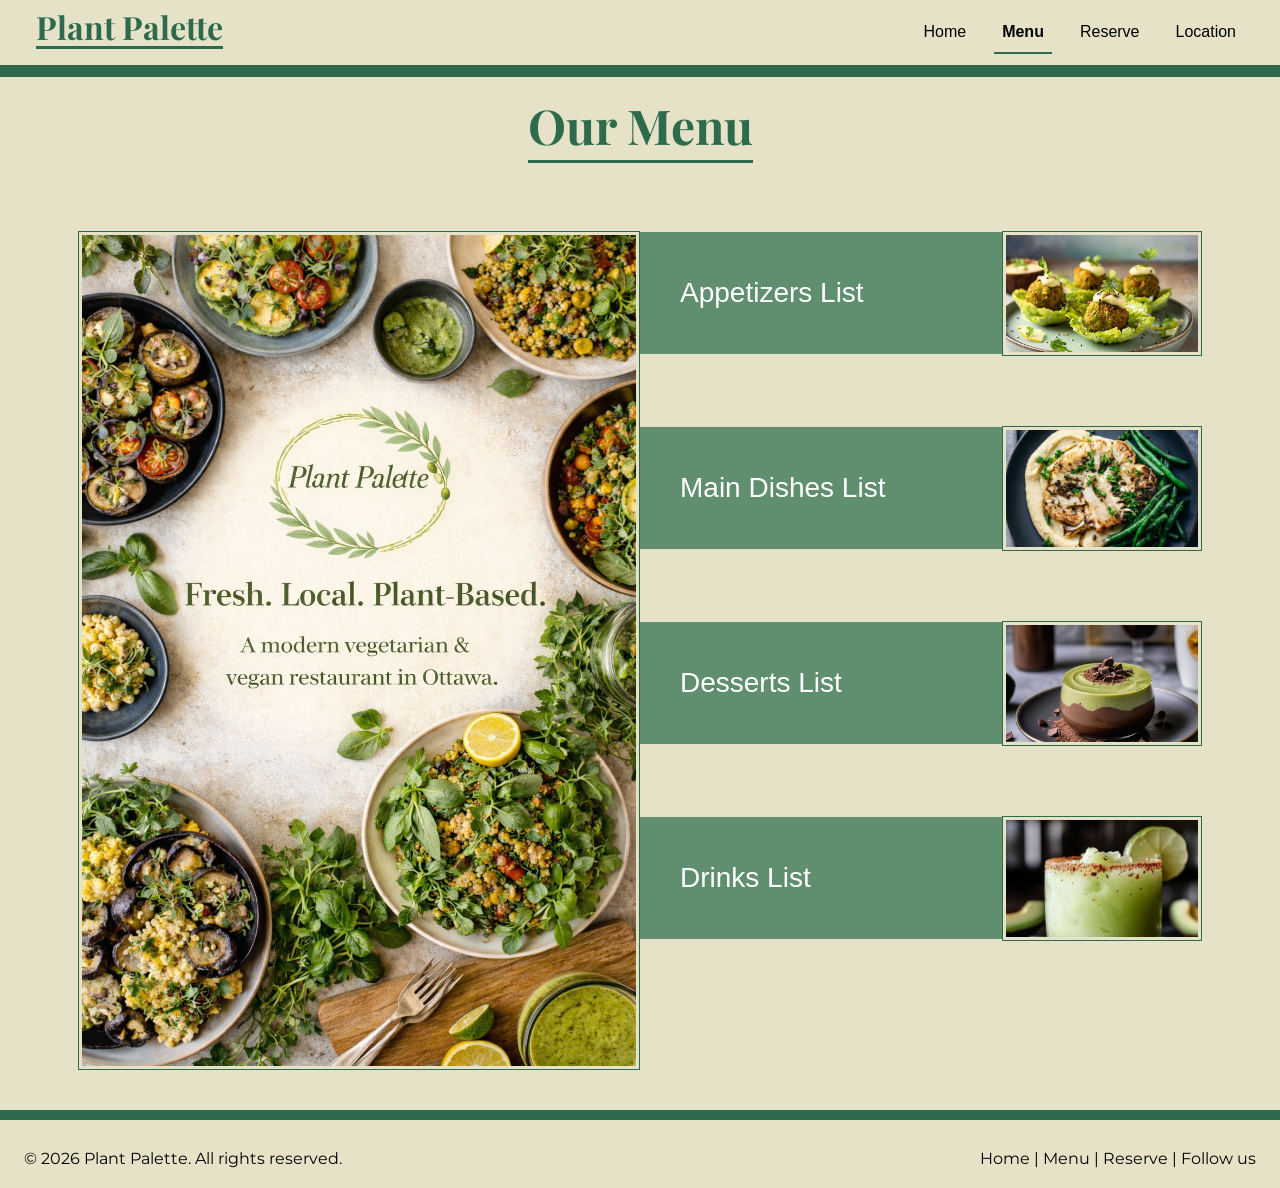
==== menu.html @ ea7833cc "add html and menu and resrve ans css" ====
<!DOCTYPE html>
<html lang="en">
<head>
<meta charset="UTF-8">
<meta name="viewport" content="width=device-width, initial-scale=1.0">
<title>Menu - Plant Palette</title>

<link href="https://cdn.jsdelivr.net/npm/bootstrap@5.3.2/dist/css/bootstrap.min.css" rel="stylesheet">
<link rel="stylesheet" href="css/main.css">
<link href="https://fonts.googleapis.com/css2?family=Playfair+Display:wght@400;600;700&family=Montserrat:wght@300;400;500;600&display=swap" rel="stylesheet">
</head>

<body>

<!-- NAVBAR -->
<nav class="navbar navbar-expand-lg custom-nav px-4">
<div class="container-fluid">

<h2 class="brand">Plant Palette</h2>

<ul class="navbar-nav ms-auto">
<li class="nav-item"><a class="nav-link" href="index.html">Home</a></li>
<li class="nav-item"><a class="nav-link active" href="#">Menu</a></li>
<li class="nav-item"><a class="nav-link" href="reserve.html">Reserve</a></li>
<li class="nav-item"><a class="nav-link" href="#">Location</a></li>
</ul>

</div>
</nav>

<div class="nav-divider"></div>
<!-- TITLE -->
<section class="Our-Menu-title text-center">
<h1>Our Menu</h1>
</section>
<!-- MENU SECTION -->
<section class="menu-section container">

<div class="row">

<!-- LEFT BIG IMAGE -->
<div class="col-md-6">
<img src="images/menu.png" class="menu-main-img">
</div>

<!-- RIGHT LIST -->
<div class="col-md-6">

<!-- ITEM -->
<div class="menu-item">
<div class="menu-text">Appetizers List</div>
<img src="images/Appetizers List.jpg">
</div>

<div class="menu-item">
<div class="menu-text">Main Dishes List</div>
<img src="images/Main Dishes List.jpg">
</div>

<div class="menu-item">
<div class="menu-text">Desserts List</div>
<img src="images/Desserts List.jpg">
</div>

<div class="menu-item">
<div class="menu-text">Drinks List</div>
<img src="images/Drinks List.jpg">
</div>

</div>

</div>
</section>
   <!-- GREEN BAR -->
     <div class="footer-bar"></div>
<footer class="footer px-4 py-3">
  <div class="d-flex justify-content-between align-items-center">

    <p class="mb-0">© 2026 Plant Palette. All rights reserved.</p>

    <p class="mb-0">Home | Menu | Reserve | Follow us</p>

  </div>
</footer>
</body>
</html>
---- css/main.css ----
/* GLOBAL */
/* GLOBAL TYPOGRAPHY */
body {
  font-family: 'Montserrat', sans-serif;
}

/* HEADINGS */
h1, h2, h3, .brand {
  font-family: 'Playfair Display', serif;
}

/* HERO TITLE */
.overlay h1 {
  font-family: 'Playfair Display', serif;
  font-weight: 700;
}

/* PARAGRAPHS */
p {
  font-family: 'Montserrat', sans-serif;
  font-weight: 400;
  line-height: 1.6;
}
body {
  margin: 0;
  font-family: Arial, sans-serif;
  background-color: #e6e2c8;
}
/* NAVBAR */
.custom-nav {
  background: #e6e2c8;
}

.brand {
  color: #2e6b4d;
  font-weight: bold;
  border-bottom: 3px solid #2e6b4d;
  display: inline-block;
}

.nav-link {
  color: black;
  margin-left: 20px;
}

.nav-link.active {
  color: #2e6b4d;
  font-weight: bold;
  border-bottom: 2px solid #2e6b4d;
}
.nav-divider {
  height: 12px;
  background: #2e6b4d;
  width: 100%;
}

/* HERO */
.hero {
  background: url('../images/hero_img.jpg') center/cover no-repeat;
  height: 350px;
  position: relative;
}

.overlay {
  background: rgba(0,0,0,0.5);
  height: 100%;

  display: flex;
  flex-direction: column;
  justify-content: center;
  align-items: center;
}

/* HERO TEXT */
.overlay h1 {
  font-size: 3.2rem;
  letter-spacing: 1px;
}

.overlay p {
  font-size: 1.2rem;
  font-weight: 300;
}


/* BUTTONS */
.btn-success {
  background-color: #4CAF50;
  border: none;
}

.btn-light {
  font-weight: bold;
}
/* HERO BACKGROUND */
.hero {
  background: url('../images/hero_img.jpg') center/cover no-repeat;
  height: 450px;

  display: flex;
  justify-content: center;
  align-items: center;
}

/* 🔥 BLACK TRANSPARENT BOX */
.hero-box {
  background: rgba(0, 0, 0, 0.5); /* transparency */
  padding: 40px 60px;
  border-radius: 10px;
}

/* TEXT */
.hero-box h1 {
  font-size: 3rem;
  font-weight: bold;
}

.hero-box p {
  font-size: 1.4rem;
  margin-top: 10px;
}
/* ABOUT */
.about-section {
  background: #e6e2c8;
  padding: 40px 20px;
}

.about-section h2 {
  color: #2e6b4d;
}

.about-section p {
  font-size: 1.1rem;
}
.about-box p {
  font-family: 'Montserrat', sans-serif;
  font-size: 1rem;
  line-height: 1.8;
  color: #333;
}

/* GRID IMAGE FIX */
.object-fit-cover {
  object-fit: cover;
}

.about-section img {
  height: 100%;
}
/* BOX STYLES */
.about-box, .cta-box {
  background: #e6e2c8;
  border-radius: 8px;
}

/* FIX IMAGE SIZE (IMPORTANT) */
.about-img {
  width: 100%;
  height: 220px;
  object-fit: cover;
  border-radius: 6px;
}
/* CTA IMAGE WITH OVERLAY */
.cta-section {
  background: url('../images/reserve_panel.jpg') center/cover no-repeat;
  min-height: 100%;
  height: 100%;
  display: flex;
}

.cta-overlay {
  background: rgba(0,0,0,0.4);
  width: 100%;
  display: flex;
  flex-direction: column;
  justify-content: center;
  align-items: center;
}

.about-box {
  background: #e6e2c8;
  border: 2px solid #2e6b4d;
  padding: 25px;
}

.about-box h2 {
  color: #2e6b4d;
  font-weight: bold;
}
.about-box h2 {
  color: #2e6b4d;
  font-weight: bold;
  border-bottom: 3px solid #2e6b4d;
  display: inline-block;
  padding-bottom: 5px;
}


/* GREEN STRIPE */
.footer-bar {
  height: 20px;
  background: linear-gradient(
    to bottom,
    #2e6b4d 50%,
    #e6e2c8 50%
  );
}

/* FOOTER */
footer {
  background: #e6e2c8;
  color: black;
}


/* RESERVE PAGE */

.reserve-title {
background: #e6e2c8;
padding: 20px 0;
}

.reserve-title h1 {
color: #2e6b4d;
font-size: 48px;
font-weight: bold;
border-bottom: 3px solid #2e6b4d;
display: inline-block;
padding-bottom: 5px;
}

/* SECTION */
.reserve-section {
background: #e6e2c8;
padding: 40px;
}

/* FORM SIDE */
.reserve-form {
background: #d9d8b3;
padding: 30px;
display: flex;
flex-direction: column;
gap: 20px;
}

/* INPUTS */
.reserve-form input,
.reserve-form select {
padding: 15px;
border: 1px solid #2e6b4d;
background: #e6e2c8;
font-size: 18px;
width: 100%;
}

/* BUTTON */
.reserve-btn {
background: #2e6b4d;
color: white;
border: none;
padding: 12px 25px;
width: 180px;
align-self: center;
border-radius: 6px;
}

/* IMAGE SIDE */
.reserve-image {
background: url('../images/res.jpg') center/cover no-repeat;
height: 600px;
position: relative;
}

.reserve-overlay {
position: absolute;
top: 0;
left: 0;
right: 0;
bottom: 0;
display: flex;
justify-content: center;
align-items: center;
text-align: center;
color: white;
}

.reserve-overlay h2 {
font-size: 40px;
font-weight: 300;
letter-spacing: 2px;
}

/* MENU PAGE */
.Our-Menu-title {
background: #e6e2c8;
padding: 20px 0;
}

.Our-Menu-title h1 {
color: #2e6b4d;
font-size: 48px;
font-weight: bold;
border-bottom: 3px solid #2e6b4d;
display: inline-block;
padding-bottom: 5px;
}
.menu-section .col-md-6 {
  padding: 0;
}
.menu-section {
background: #e6e2c8;
padding: 40px 20px;
}
.menu-main-img,
.menu-item img {
  border: 1px solid #2e6b4d;
  padding: 3px;
  background: #e6e2c8;
}
/* LEFT IMAGE */
.menu-main-img {
width: 100%;
height: 100%;
object-fit: cover;
}

/* RIGHT ITEMS */
.menu-item {
display: flex;
align-items: center;
margin-bottom: 0;
}
.menu-item + .menu-item {
margin-top: 70px;
}

.menu-text {
background: #5f8f6e;
color: white;
flex: 1;
padding: 40px;
font-size: 28px;
}

.menu-item img {
width: 200px;
height: 125px;
object-fit: cover;
}
/* RESPONSIVE */
@media (max-width: 768px) {

  .overlay h1 {
    font-size: 2rem;
  }

  .overlay p {
    font-size: 1.1rem;
  }

  .cta-overlay h2 {
    font-size: 1.5rem;
    text-align: center;
  }
}
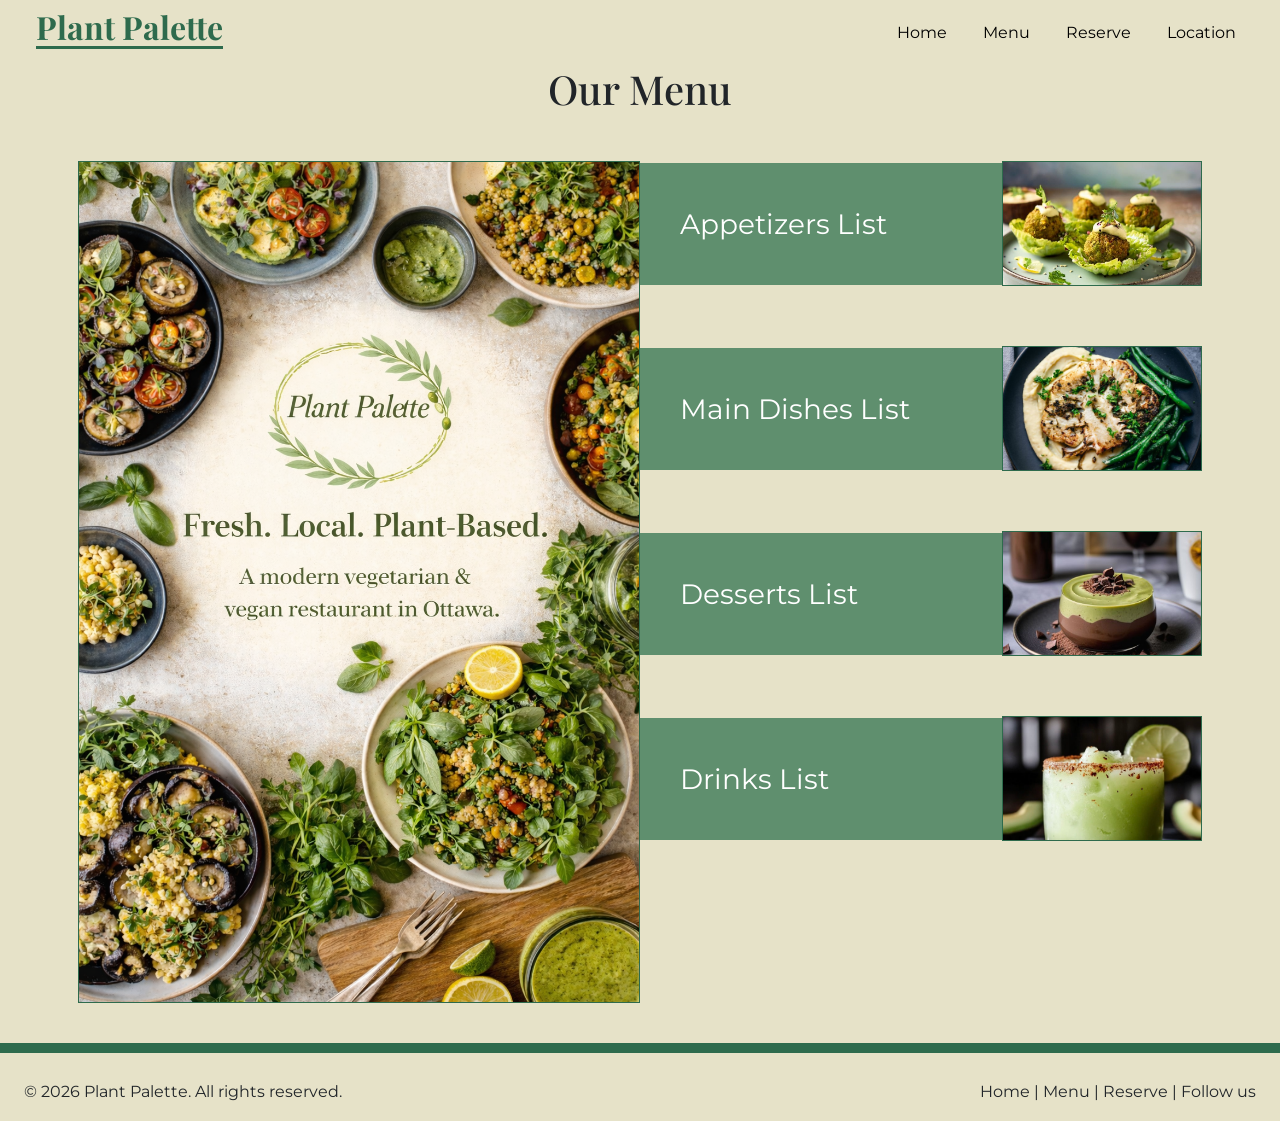
==== commit 34fbdcf0: "add changes" ====
--- a/menu.html
+++ b/menu.html
@@ -18,17 +18,37 @@
 
 <h2 class="brand">Plant Palette</h2>
 
+<button class="navbar-toggler" type="button"
+data-bs-toggle="collapse"
+data-bs-target="#navbarMenu"
+aria-controls="navbarMenu"
+aria-expanded="false">
+
+<span class="navbar-toggler-icon"></span>
+</button>
+
+<div class="collapse navbar-collapse" id="navbarMenu">
 <ul class="navbar-nav ms-auto">
-<li class="nav-item"><a class="nav-link" href="index.html">Home</a></li>
-<li class="nav-item"><a class="nav-link active" href="#">Menu</a></li>
-<li class="nav-item"><a class="nav-link" href="reserve.html">Reserve</a></li>
-<li class="nav-item"><a class="nav-link" href="#">Location</a></li>
+<li class="nav-item">
+<a class="nav-link" href="index.html">Home</a>
+</li>
+
+<li class="nav-item">
+<a class="nav-link" href="menu.html">Menu</a>
+</li>
+
+<li class="nav-item">
+<a class="nav-link" href="reserve.html">Reserve</a>
+</li>
+
+<li class="nav-item">
+<a class="nav-link" href="#">Location</a>
+</li>
 </ul>
+</div>
 
 </div>
 </nav>
-
-<div class="nav-divider"></div>
 <!-- TITLE -->
 <section class="Our-Menu-title text-center">
 <h1>Our Menu</h1>
@@ -82,5 +102,6 @@
 
   </div>
 </footer>
+<script src="https://cdn.jsdelivr.net/npm/bootstrap@5.3.2/dist/js/bootstrap.bundle.min.js"></script>
 </body>
 </html>
--- a/css/main.css
+++ b/css/main.css
@@ -1,32 +1,25 @@
+/* ========================= */
 /* GLOBAL */
-/* GLOBAL TYPOGRAPHY */
+/* ========================= */
+
 body {
+  margin: 0;
   font-family: 'Montserrat', sans-serif;
-}
-
-/* HEADINGS */
+  background-color: #e6e2c8;
+}
+
 h1, h2, h3, .brand {
   font-family: 'Playfair Display', serif;
 }
 
-/* HERO TITLE */
-.overlay h1 {
-  font-family: 'Playfair Display', serif;
-  font-weight: 700;
-}
-
-/* PARAGRAPHS */
 p {
-  font-family: 'Montserrat', sans-serif;
-  font-weight: 400;
   line-height: 1.6;
 }
-body {
-  margin: 0;
-  font-family: Arial, sans-serif;
-  background-color: #e6e2c8;
-}
+
+/* ========================= */
 /* NAVBAR */
+/* ========================= */
+
 .custom-nav {
   background: #e6e2c8;
 }
@@ -48,42 +41,44 @@
   font-weight: bold;
   border-bottom: 2px solid #2e6b4d;
 }
+
 .nav-divider {
   height: 12px;
   background: #2e6b4d;
-  width: 100%;
-}
-
+}
+
+/* ========================= */
 /* HERO */
+/* ========================= */
+
 .hero {
   background: url('../images/hero_img.jpg') center/cover no-repeat;
-  height: 350px;
+  height: 450px;
   position: relative;
 }
 
 .overlay {
   background: rgba(0,0,0,0.5);
   height: 100%;
-
   display: flex;
   flex-direction: column;
   justify-content: center;
   align-items: center;
-}
-
-/* HERO TEXT */
+  color: white;
+}
+
 .overlay h1 {
-  font-size: 3.2rem;
-  letter-spacing: 1px;
+  font-size: 3rem;
 }
 
 .overlay p {
   font-size: 1.2rem;
-  font-weight: 300;
-}
-
-
+}
+
+/* ========================= */
 /* BUTTONS */
+/* ========================= */
+
 .btn-success {
   background-color: #4CAF50;
   border: none;
@@ -92,78 +87,36 @@
 .btn-light {
   font-weight: bold;
 }
-/* HERO BACKGROUND */
-.hero {
-  background: url('../images/hero_img.jpg') center/cover no-repeat;
-  height: 450px;
-
-  display: flex;
-  justify-content: center;
-  align-items: center;
-}
-
-/* 🔥 BLACK TRANSPARENT BOX */
-.hero-box {
-  background: rgba(0, 0, 0, 0.5); /* transparency */
-  padding: 40px 60px;
-  border-radius: 10px;
-}
-
-/* TEXT */
-.hero-box h1 {
-  font-size: 3rem;
-  font-weight: bold;
-}
-
-.hero-box p {
-  font-size: 1.4rem;
-  margin-top: 10px;
-}
+
+/* ========================= */
 /* ABOUT */
-.about-section {
-  background: #e6e2c8;
-  padding: 40px 20px;
-}
-
-.about-section h2 {
-  color: #2e6b4d;
-}
-
-.about-section p {
-  font-size: 1.1rem;
-}
-.about-box p {
-  font-family: 'Montserrat', sans-serif;
-  font-size: 1rem;
-  line-height: 1.8;
-  color: #333;
-}
-
-/* GRID IMAGE FIX */
-.object-fit-cover {
-  object-fit: cover;
-}
-
-.about-section img {
-  height: 100%;
-}
-/* BOX STYLES */
-.about-box, .cta-box {
-  background: #e6e2c8;
-  border-radius: 8px;
-}
-
-/* FIX IMAGE SIZE (IMPORTANT) */
+/* ========================= */
+
+.about-box {
+  background: #e6e2c8;
+  border: 2px solid #2e6b4d;
+  padding: 25px;
+  height: 100%;
+}
+
+.about-box h2 {
+  color: #2e6b4d;
+  border-bottom: 3px solid #2e6b4d;
+  display: inline-block;
+}
+
 .about-img {
   width: 100%;
   height: 220px;
   object-fit: cover;
-  border-radius: 6px;
-}
-/* CTA IMAGE WITH OVERLAY */
+}
+
+/* ========================= */
+/* CTA */
+/* ========================= */
+
 .cta-section {
   background: url('../images/reserve_panel.jpg') center/cover no-repeat;
-  min-height: 100%;
   height: 100%;
   display: flex;
 }
@@ -172,195 +125,174 @@
   background: rgba(0,0,0,0.4);
   width: 100%;
   display: flex;
-  flex-direction: column;
   justify-content: center;
   align-items: center;
-}
-
-.about-box {
-  background: #e6e2c8;
-  border: 2px solid #2e6b4d;
-  padding: 25px;
-}
-
-.about-box h2 {
-  color: #2e6b4d;
-  font-weight: bold;
-}
-.about-box h2 {
-  color: #2e6b4d;
-  font-weight: bold;
+  color: white;
+  text-align: center;
+}
+
+/* ========================= */
+/* FOOTER */
+/* ========================= */
+
+.footer-bar {
+  height: 20px;
+  background: linear-gradient(to bottom,#2e6b4d 50%,#e6e2c8 50%);
+}
+
+footer {
+  background: #e6e2c8;
+}
+
+/* ========================= */
+/* RESERVE PAGE */
+/* ========================= */
+
+.reserve-title {
+  text-align: center;
+  padding: 20px 0;
+}
+
+.reserve-title h1 {
+  color: #2e6b4d;
   border-bottom: 3px solid #2e6b4d;
   display: inline-block;
-  padding-bottom: 5px;
-}
-
-
-/* GREEN STRIPE */
-.footer-bar {
-  height: 20px;
-  background: linear-gradient(
-    to bottom,
-    #2e6b4d 50%,
-    #e6e2c8 50%
-  );
-}
-
-/* FOOTER */
-footer {
-  background: #e6e2c8;
-  color: black;
-}
-
-
-/* RESERVE PAGE */
-
-.reserve-title {
-background: #e6e2c8;
-padding: 20px 0;
-}
-
-.reserve-title h1 {
-color: #2e6b4d;
-font-size: 48px;
-font-weight: bold;
-border-bottom: 3px solid #2e6b4d;
-display: inline-block;
-padding-bottom: 5px;
-}
-
-/* SECTION */
+}
+
 .reserve-section {
-background: #e6e2c8;
-padding: 40px;
-}
-
-/* FORM SIDE */
+  padding: 40px;
+}
+
 .reserve-form {
-background: #d9d8b3;
-padding: 30px;
-display: flex;
-flex-direction: column;
-gap: 20px;
-}
-
-/* INPUTS */
+  background: #d9d8b3;
+  padding: 30px;
+  display: flex;
+  flex-direction: column;
+  gap: 20px;
+}
+
 .reserve-form input,
 .reserve-form select {
-padding: 15px;
-border: 1px solid #2e6b4d;
-background: #e6e2c8;
-font-size: 18px;
-width: 100%;
-}
-
-/* BUTTON */
+  padding: 15px;
+  border: 1px solid #2e6b4d;
+  background: #e6e2c8;
+}
+
 .reserve-btn {
-background: #2e6b4d;
-color: white;
-border: none;
-padding: 12px 25px;
-width: 180px;
-align-self: center;
-border-radius: 6px;
-}
-
-/* IMAGE SIDE */
+  background: #2e6b4d;
+  color: white;
+  border: none;
+  padding: 12px 25px;
+  width: 180px;
+  align-self: center;
+}
+
 .reserve-image {
-background: url('../images/res.jpg') center/cover no-repeat;
-height: 600px;
-position: relative;
+  background: url('../images/res.jpg') center/cover no-repeat;
+  height: 600px;
+  position: relative;
 }
 
 .reserve-overlay {
-position: absolute;
-top: 0;
-left: 0;
-right: 0;
-bottom: 0;
-display: flex;
-justify-content: center;
-align-items: center;
-text-align: center;
-color: white;
-}
-
-.reserve-overlay h2 {
-font-size: 40px;
-font-weight: 300;
-letter-spacing: 2px;
-}
-
-/* MENU PAGE */
-.Our-Menu-title {
-background: #e6e2c8;
-padding: 20px 0;
-}
-
-.Our-Menu-title h1 {
-color: #2e6b4d;
-font-size: 48px;
-font-weight: bold;
-border-bottom: 3px solid #2e6b4d;
-display: inline-block;
-padding-bottom: 5px;
-}
+  position: absolute;
+  inset: 0;
+  display: flex;
+  justify-content: center;
+  align-items: center;
+  color: white;
+}
+
+/* ========================= */
+/* MENU */
+/* ========================= */
+
+.menu-section {
+  padding: 40px 20px;
+}
+
 .menu-section .col-md-6 {
   padding: 0;
 }
-.menu-section {
-background: #e6e2c8;
-padding: 40px 20px;
-}
-.menu-main-img,
+
+.menu-main-img {
+  width: 100%;
+  height: 100%;
+  object-fit: cover;
+  border: 1px solid #2e6b4d;
+}
+
+.menu-item {
+  display: flex;
+  align-items: center;
+}
+
+.menu-item + .menu-item {
+  margin-top: 60px;
+}
+
+.menu-text {
+  background: #5f8f6e;
+  color: white;
+  flex: 1;
+  padding: 40px;
+  font-size: 28px;
+}
+
 .menu-item img {
+  width: 200px;
+  height: 125px;
+  object-fit: cover;
   border: 1px solid #2e6b4d;
-  padding: 3px;
-  background: #e6e2c8;
-}
-/* LEFT IMAGE */
-.menu-main-img {
-width: 100%;
-height: 100%;
-object-fit: cover;
-}
-
-/* RIGHT ITEMS */
-.menu-item {
-display: flex;
-align-items: center;
-margin-bottom: 0;
-}
-.menu-item + .menu-item {
-margin-top: 70px;
-}
-
-.menu-text {
-background: #5f8f6e;
-color: white;
-flex: 1;
-padding: 40px;
-font-size: 28px;
-}
-
-.menu-item img {
-width: 200px;
-height: 125px;
-object-fit: cover;
-}
+}
+
+/* ========================= */
 /* RESPONSIVE */
-@media (max-width: 768px) {
-
-  .overlay h1 {
-    font-size: 2rem;
-  }
-
-  .overlay p {
-    font-size: 1.1rem;
-  }
-
-  .cta-overlay h2 {
-    font-size: 1.5rem;
-    text-align: center;
-  }
-}
+/* ========================= */
+
+@media (max-width: 992px){
+
+.hero{
+height:350px;
+}
+
+.menu-section .row{
+flex-direction:column;
+}
+
+.reserve-image{
+height:350px;
+}
+
+}
+
+@media (max-width:576px){
+
+.overlay h1{
+font-size:1.6rem;
+}
+
+.menu-item{
+flex-direction:column;
+}
+
+.menu-item img{
+width:100%;
+}
+
+.reserve-image{
+height:260px;
+}
+
+}
+
+/* ========================= */
+/* MOBILE NAV */
+/* ========================= */
+
+.navbar-toggler{
+border:none;
+}
+
+.navbar-toggler:focus{
+box-shadow:none;
+}
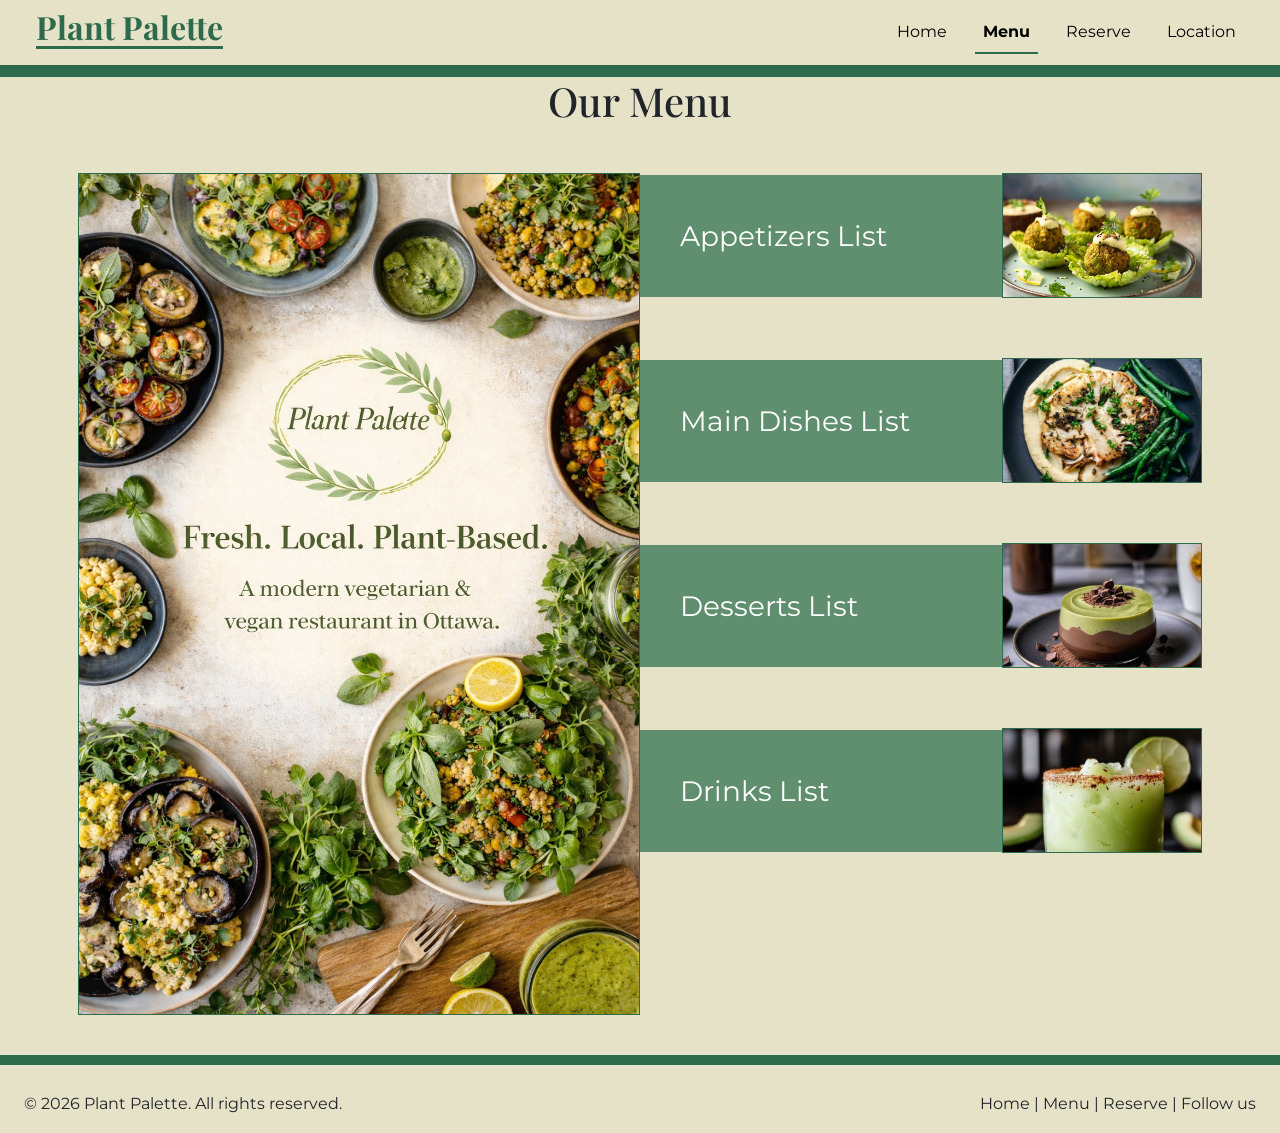
==== commit 5a7a597a: "commit" ====
--- a/menu.html
+++ b/menu.html
@@ -17,38 +17,16 @@
 <div class="container-fluid">
 
 <h2 class="brand">Plant Palette</h2>
-
-<button class="navbar-toggler" type="button"
-data-bs-toggle="collapse"
-data-bs-target="#navbarMenu"
-aria-controls="navbarMenu"
-aria-expanded="false">
-
-<span class="navbar-toggler-icon"></span>
-</button>
-
-<div class="collapse navbar-collapse" id="navbarMenu">
 <ul class="navbar-nav ms-auto">
-<li class="nav-item">
-<a class="nav-link" href="index.html">Home</a>
-</li>
-
-<li class="nav-item">
-<a class="nav-link" href="menu.html">Menu</a>
-</li>
-
-<li class="nav-item">
-<a class="nav-link" href="reserve.html">Reserve</a>
-</li>
-
-<li class="nav-item">
-<a class="nav-link" href="#">Location</a>
-</li>
+<li class="nav-item"><a class="nav-link" href="index.html">Home</a></li>
+<li class="nav-item"><a class="nav-link active" href="#">Menu</a></li>
+<li class="nav-item"><a class="nav-link" href="reserve.html">Reserve</a></li>
+<li class="nav-item"><a class="nav-link" href="#">Location</a></li>
 </ul>
 </div>
+</nav>
 
-</div>
-</nav>
+<div class="nav-divider"></div>
 <!-- TITLE -->
 <section class="Our-Menu-title text-center">
 <h1>Our Menu</h1>
@@ -102,6 +80,5 @@
 
   </div>
 </footer>
-<script src="https://cdn.jsdelivr.net/npm/bootstrap@5.3.2/dist/js/bootstrap.bundle.min.js"></script>
 </body>
 </html>
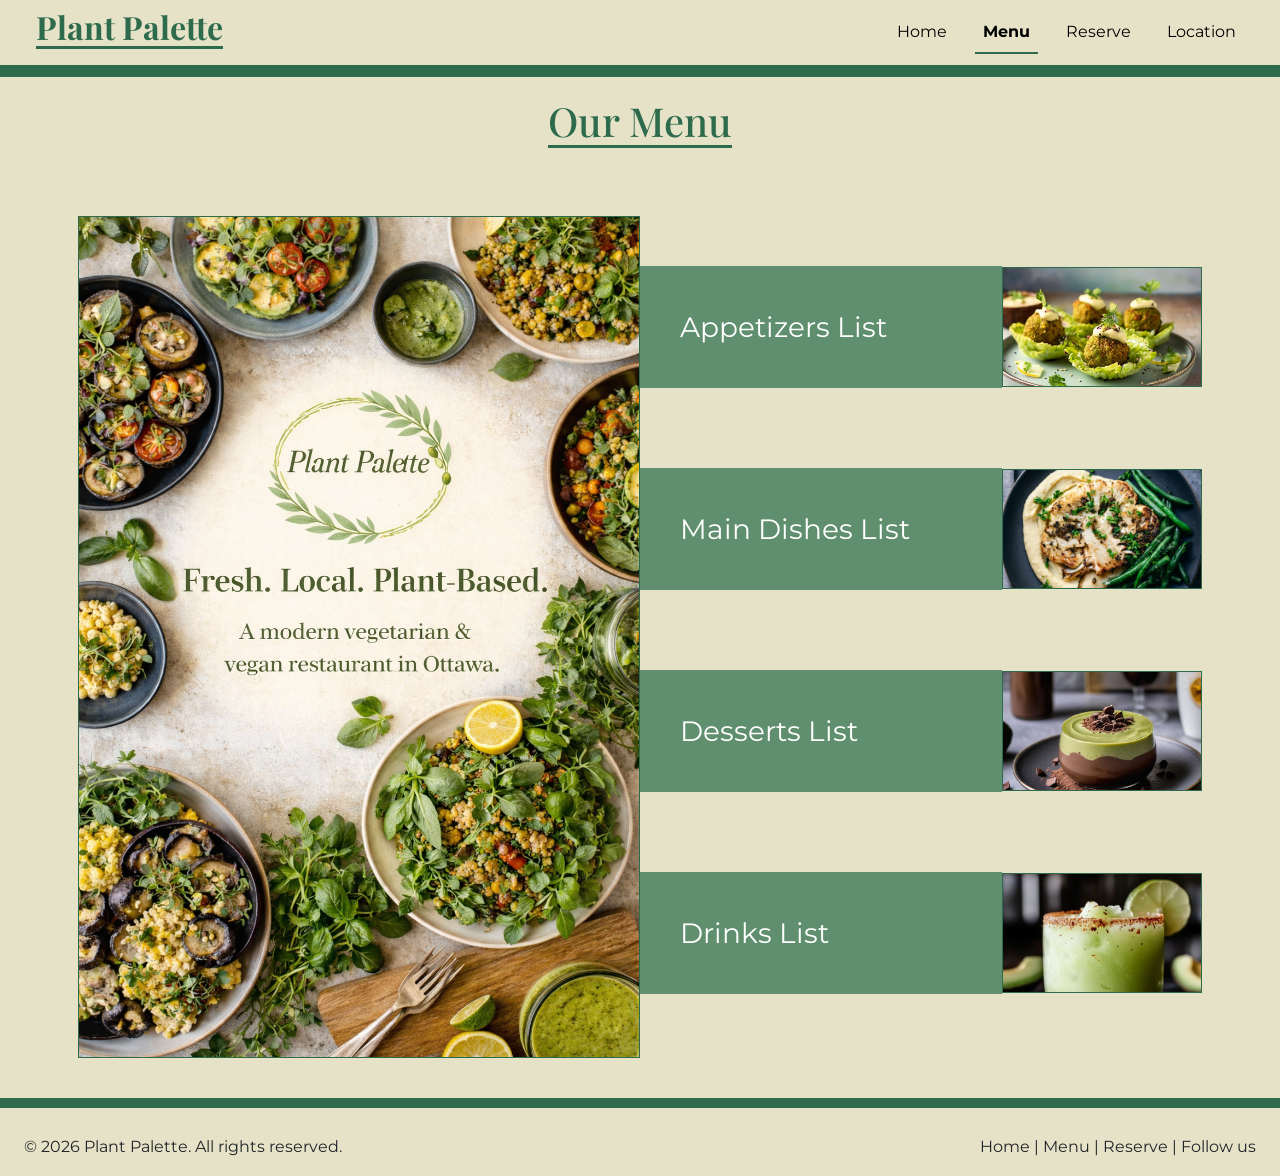
==== commit 7f9f9e23: "add the changes" ====
--- a/menu.html
+++ b/menu.html
@@ -17,15 +17,37 @@
 <div class="container-fluid">
 
 <h2 class="brand">Plant Palette</h2>
+
+<button class="navbar-toggler" type="button"
+data-bs-toggle="collapse"
+data-bs-target="#navbarMenu">
+<span class="navbar-toggler-icon"></span>
+</button>
+
+<div class="collapse navbar-collapse" id="navbarMenu">
 <ul class="navbar-nav ms-auto">
-<li class="nav-item"><a class="nav-link" href="index.html">Home</a></li>
-<li class="nav-item"><a class="nav-link active" href="#">Menu</a></li>
-<li class="nav-item"><a class="nav-link" href="reserve.html">Reserve</a></li>
-<li class="nav-item"><a class="nav-link" href="#">Location</a></li>
+
+<li class="nav-item">
+<a class="nav-link" href="index.html">Home</a>
+</li>
+
+<li class="nav-item">
+<a class="nav-link active" href="menu.html">Menu</a>
+</li>
+
+<li class="nav-item">
+<a class="nav-link" href="reserve.html">Reserve</a>
+</li>
+
+<li class="nav-item">
+<a class="nav-link" href="#">Location</a>
+</li>
+
 </ul>
 </div>
+
+</div>
 </nav>
-
 <div class="nav-divider"></div>
 <!-- TITLE -->
 <section class="Our-Menu-title text-center">
@@ -80,5 +102,6 @@
 
   </div>
 </footer>
+<script src="https://cdn.jsdelivr.net/npm/bootstrap@5.3.2/dist/js/bootstrap.bundle.min.js"></script>
 </body>
 </html>
--- a/css/main.css
+++ b/css/main.css
@@ -46,15 +46,59 @@
   height: 12px;
   background: #2e6b4d;
 }
+/* MOBILE SLIDE MENU */
+@media (max-width: 992px) {
+
+.navbar-collapse {
+position: absolute;
+top: 100%;
+left: 0;
+width: 100%;
+background: #e6e2c8;
+padding: 20px;
+border-top: 3px solid #2e6b4d;
+}
+
+.navbar-nav {
+gap: 10px;
+}
+
+.nav-link {
+font-size: 18px;
+}
+
+}
 
 /* ========================= */
 /* HERO */
 /* ========================= */
 
+/* HERO BACKGROUND */
 .hero {
   background: url('../images/hero_img.jpg') center/cover no-repeat;
   height: 450px;
-  position: relative;
+
+  display: flex;
+  justify-content: center;
+  align-items: center;
+}
+
+/* BLACK TRANSPARENT BOX */
+.hero-box {
+  background: rgba(0, 0, 0, 0.5); /* transparency */
+  padding: 40px 60px;
+  border-radius: 10px;
+}
+
+/* TEXT */
+.hero-box h1 {
+  font-size: 3rem;
+  font-weight: bold;
+}
+
+.hero-box p {
+  font-size: 1.4rem;
+  margin-top: 10px;
 }
 
 .overlay {
@@ -122,13 +166,20 @@
 }
 
 .cta-overlay {
-  background: rgba(0,0,0,0.4);
+  background: rgba(0,0,0,0.35);
   width: 100%;
-  display: flex;
-  justify-content: center;
-  align-items: center;
-  color: white;
-  text-align: center;
+  height: 100%;
+  display: flex;
+  flex-direction: column;
+  justify-content: flex-start;
+  align-items: flex-start;
+  padding: 30px;
+}
+.cta-overlay .btn {
+  margin-top: 100px;
+}
+.cta-section {
+  min-height: 220px;
 }
 
 /* ========================= */
@@ -205,7 +256,16 @@
 /* ========================= */
 /* MENU */
 /* ========================= */
-
+.Our-Menu-title {
+  text-align: center;
+  padding: 20px 0;
+}
+
+.Our-Menu-title h1 {
+  color: #2e6b4d;
+  border-bottom: 3px solid #2e6b4d;
+  display: inline-block;
+}
 .menu-section {
   padding: 40px 20px;
 }
@@ -226,8 +286,19 @@
   align-items: center;
 }
 
+.menu-item:first-child {
+  margin-top: 30px;
+}
+.menu-section .col-md-6:last-child {
+  padding-top: 20px;
+}
+.menu-right {
+  padding-top: 25px;
+}
 .menu-item + .menu-item {
-  margin-top: 60px;
+  margin-top: 80px;
+  margin-bottom: 60px;
+  
 }
 
 .menu-text {
@@ -240,7 +311,7 @@
 
 .menu-item img {
   width: 200px;
-  height: 125px;
+  height: 120px;
   object-fit: cover;
   border: 1px solid #2e6b4d;
 }
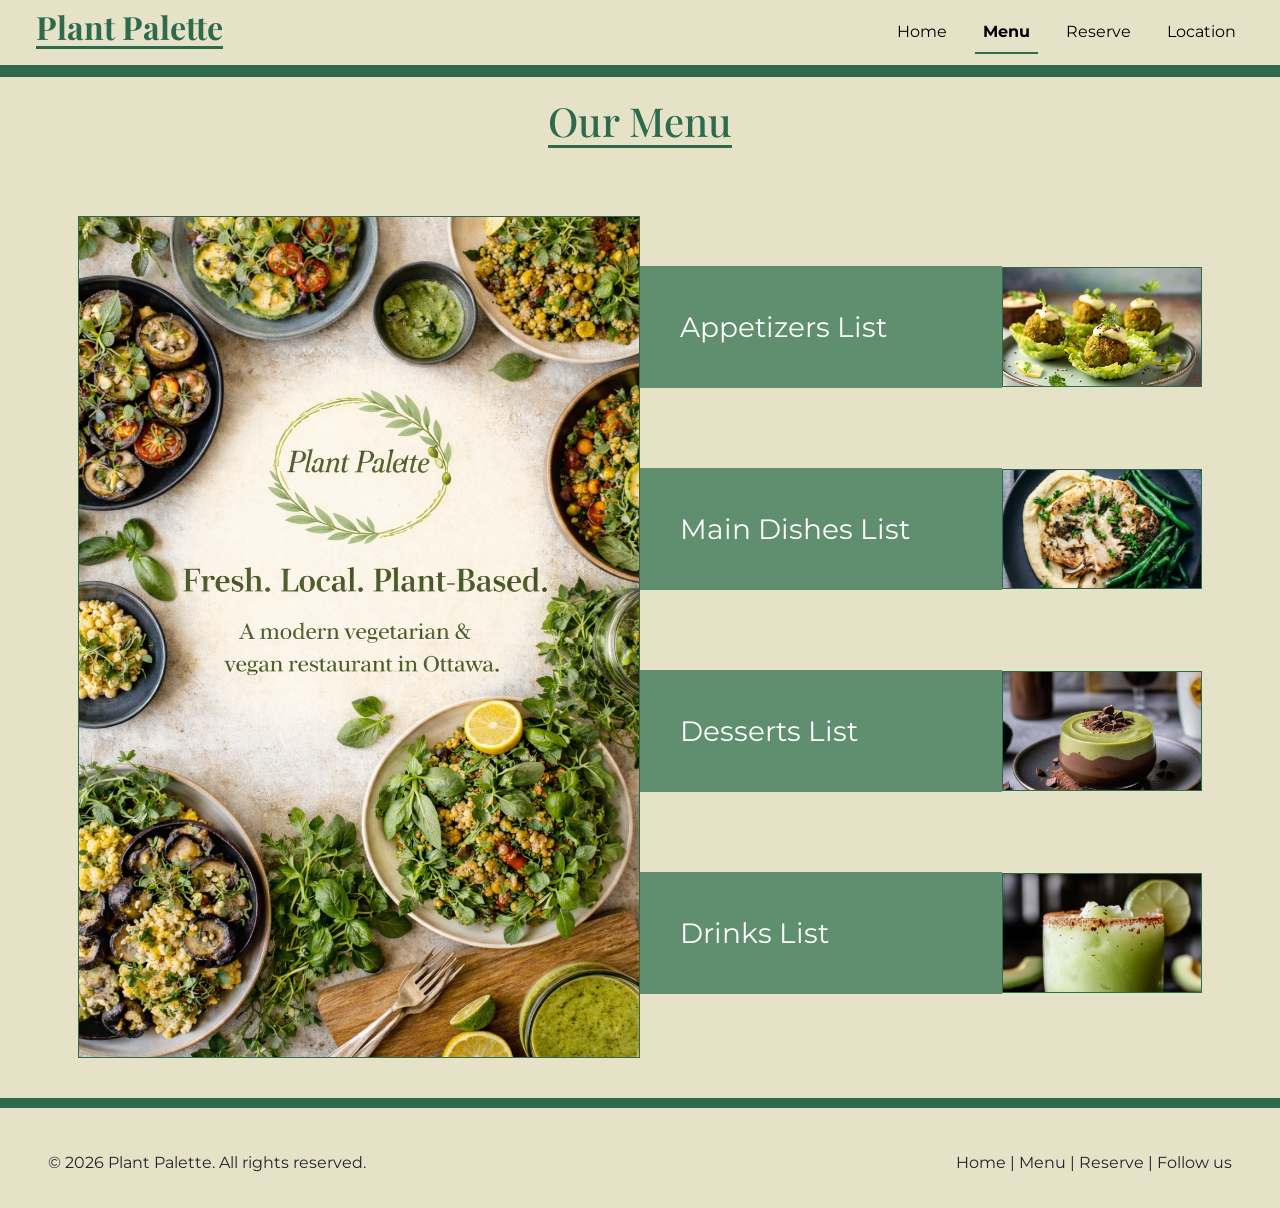
==== commit d7f458d6: "add comments" ====
--- a/menu.html
+++ b/menu.html
@@ -11,8 +11,8 @@
 </head>
 
 <body>
+<!-- Navigation bar used across all pages to ensure consistent user experience and easy navigation between sections of the website. -->
 
-<!-- NAVBAR -->
 <nav class="navbar navbar-expand-lg custom-nav px-4">
 <div class="container-fluid">
 
@@ -49,21 +49,23 @@
 </div>
 </nav>
 <div class="nav-divider"></div>
-<!-- TITLE -->
+
+<!-- Menu page title section. This clearly introduces the content of the page and improves page structure and accessibility. -->
 <section class="Our-Menu-title text-center">
 <h1>Our Menu</h1>
 </section>
-<!-- MENU SECTION -->
+
+<!-- Main menu section using Bootstrap grid layout. The layout is split into two columns: one for the main image and one for menu categories. -->
 <section class="menu-section container">
 
 <div class="row">
 
-<!-- LEFT BIG IMAGE -->
+<!-- Left side of the menu layout displaying a large image. This image represents the overall menu presentation and enhances visual appeal. -->
 <div class="col-md-6">
 <img src="images/menu.png" class="menu-main-img">
 </div>
 
-<!-- RIGHT LIST -->
+<!-- Right side of the menu showing different food categories. Each category represents a section of the restaurant menu including appetizers, main dishes, desserts, and drinks. -->
 <div class="col-md-6">
 
 <!-- ITEM -->
@@ -91,8 +93,12 @@
 
 </div>
 </section>
+
    <!-- GREEN BAR -->
      <div class="footer-bar"></div>
+
+<!-- Footer section providing consistent navigation and copyright information across the website. -->
+<footer class="footer px-4 py-3">
 <footer class="footer px-4 py-3">
   <div class="d-flex justify-content-between align-items-center">
 
--- a/css/main.css
+++ b/css/main.css
@@ -1,6 +1,6 @@
-/* ========================= */
-/* GLOBAL */
-/* ========================= */
+/* Global styles applied to the entire website.
+This sets the main background color, removes default spacing, and defines the base font.
+It ensures the website has a consistent look across all pages. */
 
 body {
   margin: 0;
@@ -8,34 +8,34 @@
   background-color: #e6e2c8;
 }
 
+/* Headings and brand text use a different font (Playfair Display) to create contrast between titles and body text and improve visual hierarchy. */
 h1, h2, h3, .brand {
   font-family: 'Playfair Display', serif;
 }
-
+/* Paragraph styling to improve readability by increasing line spacing. */
 p {
   line-height: 1.6;
 }
 
-/* ========================= */
-/* NAVBAR */
-/* ========================= */
+/* Custom navbar background color to match the restaurant theme. It keeps the navigation visually consistent with the overall design. */
+
 
 .custom-nav {
   background: #e6e2c8;
 }
-
+/* Branding style for the restaurant name in the navbar. It uses green color and underline border to make it stand out. */
 .brand {
   color: #2e6b4d;
   font-weight: bold;
   border-bottom: 3px solid #2e6b4d;
   display: inline-block;
 }
-
+/* Navigation links styling for better spacing and readability. */
 .nav-link {
   color: black;
   margin-left: 20px;
 }
-
+/* Active page link styling to show which page the user is currently on. */
 .nav-link.active {
   color: #2e6b4d;
   font-weight: bold;
@@ -69,11 +69,9 @@
 
 }
 
-/* ========================= */
-/* HERO */
-/* ========================= */
-
-/* HERO BACKGROUND */
+
+
+/* Hero section uses a full-width background image. Flexbox is used to center the content both vertically and horizontally. */
 .hero {
   background: url('../images/hero_img.jpg') center/cover no-repeat;
   height: 450px;
@@ -132,10 +130,7 @@
   font-weight: bold;
 }
 
-/* ========================= */
-/* ABOUT */
-/* ========================= */
-
+/* About section container with border styling to highlight content. */
 .about-box {
   background: #e6e2c8;
   border: 2px solid #2e6b4d;
@@ -148,23 +143,21 @@
   border-bottom: 3px solid #2e6b4d;
   display: inline-block;
 }
-
+/* Image styling inside about section to make it responsive and properly fit layout. */
 .about-img {
   width: 100%;
   height: 220px;
   object-fit: cover;
 }
 
-/* ========================= */
-/* CTA */
-/* ========================= */
+/* Call-to-action section with background image to attract user attention. */
 
 .cta-section {
   background: url('../images/reserve_panel.jpg') center/cover no-repeat;
   height: 100%;
   display: flex;
 }
-
+/* Overlay layer used to make text readable over background image. */
 .cta-overlay {
   background: rgba(0,0,0,0.35);
   width: 100%;
@@ -182,10 +175,7 @@
   min-height: 220px;
 }
 
-/* ========================= */
-/* FOOTER */
-/* ========================= */
-
+/* Footer bar used as a visual separator between content and footer area. */
 .footer-bar {
   height: 20px;
   background: linear-gradient(to bottom,#2e6b4d 50%,#e6e2c8 50%);
@@ -203,6 +193,7 @@
   text-align: center;
   padding: 20px 0;
 }
+/* Title styling for reservation page to make it stand out. */
 
 .reserve-title h1 {
   color: #2e6b4d;
@@ -213,7 +204,7 @@
 .reserve-section {
   padding: 40px;
 }
-
+/* Reservation form layout using flexbox for vertical alignment and spacing. */
 .reserve-form {
   background: #d9d8b3;
   padding: 30px;
@@ -221,7 +212,7 @@
   flex-direction: column;
   gap: 20px;
 }
-
+/* Styling for form inputs to make them consistent and readable. */
 .reserve-form input,
 .reserve-form select {
   padding: 15px;
@@ -260,12 +251,13 @@
   text-align: center;
   padding: 20px 0;
 }
-
+/* Menu page title styling for consistency with other pages. */
 .Our-Menu-title h1 {
   color: #2e6b4d;
   border-bottom: 3px solid #2e6b4d;
   display: inline-block;
 }
+/* Menu layout container with padding for spacing. */
 .menu-section {
   padding: 40px 20px;
 }
@@ -280,7 +272,7 @@
   object-fit: cover;
   border: 1px solid #2e6b4d;
 }
-
+/* Menu item layout using flexbox to align text and images horizontally. */
 .menu-item {
   display: flex;
   align-items: center;
@@ -316,9 +308,7 @@
   border: 1px solid #2e6b4d;
 }
 
-/* ========================= */
-/* RESPONSIVE */
-/* ========================= */
+/* Responsive adjustments for tablet and smaller screens. The layout switches to vertical stacking to improve usability on mobile devices. */
 
 @media (max-width: 992px){
 
